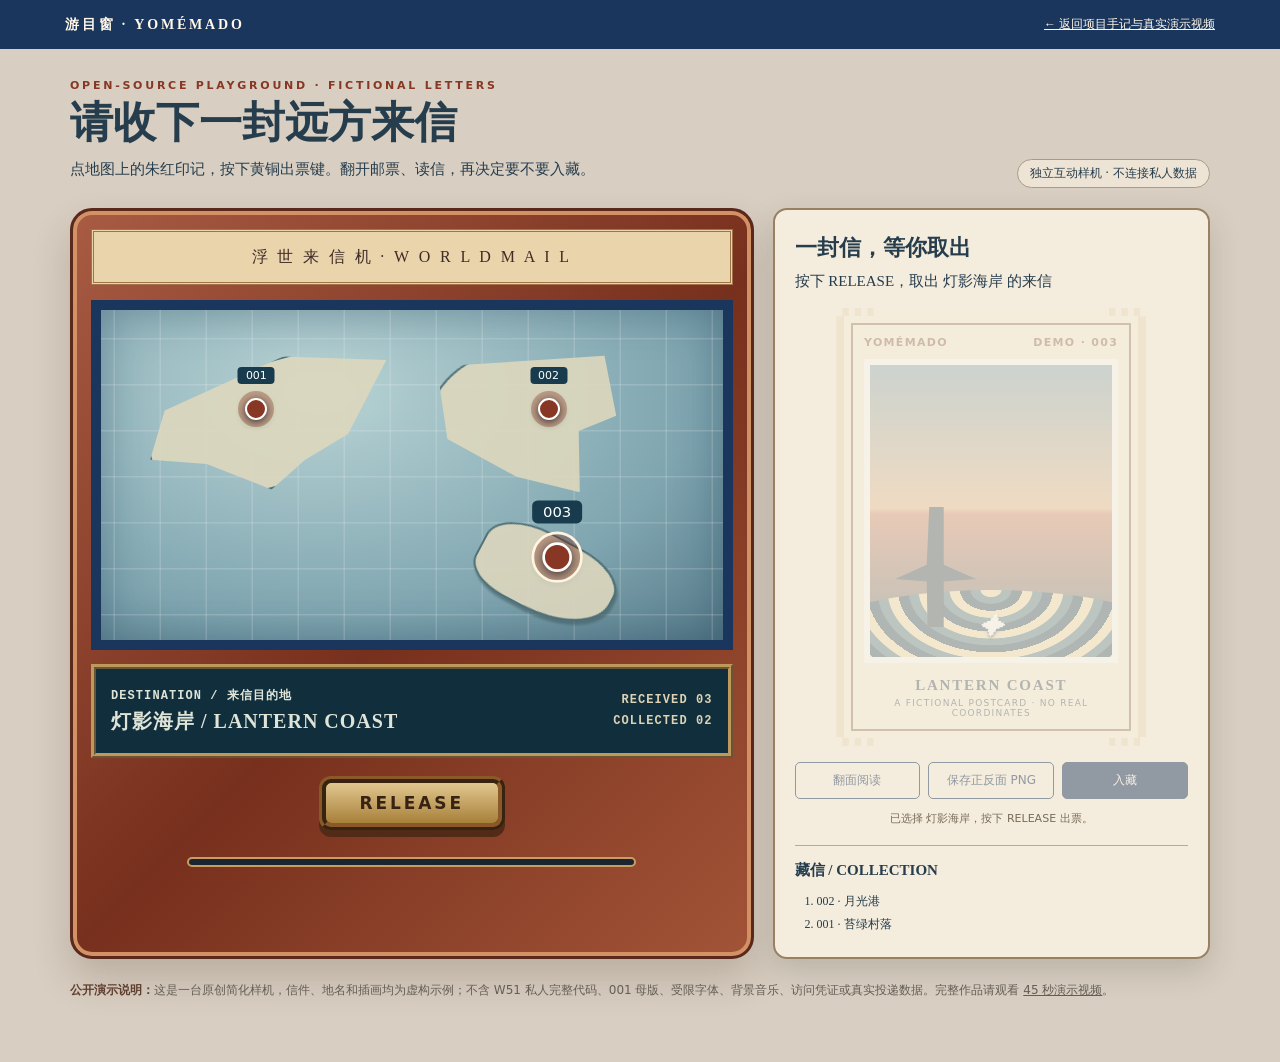
==== demo/index.html @ 5f74fb8f "feat: add playable fictional postcard-machine demo" ====
<!doctype html>
<html lang="zh-CN"><head><meta charset="utf-8"><meta name="viewport" content="width=device-width,initial-scale=1"><meta name="theme-color" content="#1b365d"><title>游目窗 · 互动体验样机</title>
<style>
:root{--navy:#1b365d;--red:#873723;--gold:#c3a06a;--paper:#f5eddf;--sea:#376d79;--ink:#263d4d}*{box-sizing:border-box}body{margin:0;background:#d8cec1;color:var(--ink);font:15px/1.65 Georgia,'Songti SC','Noto Serif CJK SC',serif}button,a{font:inherit}button{cursor:pointer}a{color:inherit}.top{background:var(--navy);color:#fff8e9;padding:13px max(22px,calc((100vw - 1150px)/2));display:flex;align-items:center;justify-content:space-between;gap:16px;flex-wrap:wrap}.top b{letter-spacing:.2em;font-size:14px}.top a{font-size:12px}.shell{max-width:1180px;margin:30px auto 60px;padding:0 20px}.intro{display:flex;justify-content:space-between;align-items:end;gap:18px;margin:0 0 20px;flex-wrap:wrap}.intro h1{font-size:clamp(26px,4vw,43px);line-height:1.3;margin:3px 0}.intro p{max-width:550px;margin:6px 0}.eyebrow{font:700 11px system-ui;letter-spacing:.25em;color:var(--red)}.tag{background:#eee4d5;border:1px solid #ae9985;border-radius:20px;padding:5px 12px;font:12px system-ui}.workspace{display:grid;grid-template-columns:minmax(0,1.25fr) minmax(320px,.8fr);gap:19px}.machine{background:linear-gradient(135deg,#a95b43,#77301d 52%,#a35437);padding:18px;border-radius:22px;box-shadow:0 20px 38px #46322233,inset 0 0 0 4px #d39266;border:3px solid #5a291b}.plate{padding:12px;background:#e9d4ac;border:3px double #9e7448;letter-spacing:.18em;text-align:center;color:#402c26;font-size:16px}.map{position:relative;margin-top:15px;height:350px;overflow:hidden;background:radial-gradient(ellipse at 35% 25%,#b8d3d4,#7fa5b0 65%,#577b89);border:10px solid var(--navy);box-shadow:inset 0 0 45px #1939555e}.map:before{content:'';position:absolute;inset:-20%;background:repeating-linear-gradient(0deg,transparent 0 44px,#ffffff28 45px 46px),repeating-linear-gradient(90deg,transparent 0 44px,#ffffff28 45px 46px);pointer-events:none}.continent{position:absolute;background:#ddd7bd;filter:drop-shadow(3px 3px 1px #425e65a9);border:2px solid #496b72;border-radius:40% 35% 55% 30%;transform:rotate(-15deg);opacity:.9}.c1{width:43%;height:38%;left:7%;top:15%;clip-path:polygon(10% 17%,58% 0,95% 24%,74% 73%,56% 84%,41% 100%,20% 67%,0 52%)}.c2{width:34%;height:50%;right:13%;top:10%;clip-path:polygon(12% 0,90% 20%,88% 57%,69% 60%,62% 96%,35% 77%,8% 44%)}.c3{width:23%;height:24%;right:17%;bottom:8%;transform:rotate(28deg)}.pin{border:2px solid white;border-radius:50%;width:22px;height:22px;position:absolute;z-index:2;background:var(--red);box-shadow:0 0 0 7px #82291455,0 2px 9px #18323f;transform:translate(-50%,-50%);transition:scale .2s}.pin:hover,.pin.active{scale:1.35;outline:2px solid #fff4df;outline-offset:6px}.pin span{position:absolute;left:50%;transform:translateX(-50%);bottom:34px;white-space:nowrap;background:#183b4d;color:white;padding:2px 8px;border-radius:4px;font:11px system-ui}.status{margin-top:14px;background:#102e3c;border:5px ridge #bd995c;color:#dfe4d8;padding:17px 15px;font:600 12px/1.8 ui-monospace,monospace;letter-spacing:.09em;display:flex;justify-content:space-between;gap:10px;align-items:center}.status strong{font:600 clamp(14px,2vw,20px) Georgia;letter-spacing:.05em}.counter{text-align:right;white-space:nowrap;color:#ddd2b3}.controls{display:flex;align-items:center;justify-content:center;padding:18px 6px 0;gap:20px}.release{background:linear-gradient(#e1c78f,#a8803a);border:7px ridge #8b5927;border-radius:12px;color:#372314;font:700 17px system-ui;letter-spacing:.17em;padding:10px 34px;box-shadow:0 7px #512b18}.release:active{transform:translateY(4px);box-shadow:0 3px #512b18}.slot{height:10px;width:70%;border-radius:9px;background:#1b2530;border:2px solid #c89d61;margin:27px auto 5px}.panel{background:#f4ecdd;border:2px solid #9a8063;border-radius:14px;padding:20px;box-shadow:0 12px 30px #2f31302b}.panel h2{margin:0;font-size:22px}.panel p{margin:3px 0 14px}.stampstage{perspective:1000px;max-width:310px;margin:0 auto;min-height:390px}.stamp{width:100%;aspect-ratio:736/1040;position:relative;transform-style:preserve-3d;transition:transform .8s cubic-bezier(.2,.7,.1,1)}.stamp.flipped{transform:rotateY(180deg)}.face{position:absolute;inset:0;backface-visibility:hidden;background:#f9efd9;clip-path:polygon(0% 2%,2% 2%,2% 0%,4% 0%,4% 2%,6% 2%,6% 0%,8% 0%,8% 2%,10% 2%,10% 0%,12% 0%,12% 2%,88% 2%,88% 0%,90% 0%,90% 2%,92% 2%,92% 0%,94% 0%,94% 2%,96% 2%,96% 0%,98% 0%,98% 2%,100% 2%,100% 98%,98% 98%,98% 100%,96% 100%,96% 98%,94% 98%,94% 100%,92% 100%,92% 98%,90% 98%,90% 100%,88% 100%,88% 98%,12% 98%,12% 100%,10% 100%,10% 98%,8% 98%,8% 100%,6% 100%,6% 98%,4% 98%,4% 100%,2% 100%,2% 98%,0 98%);box-shadow:inset 0 0 0 8px #e7d2ab;padding:15px;text-align:center}.reverse{transform:rotateY(180deg);background:#e9dec9;text-align:left}.inner{border:2px solid #8a6045;height:100%;padding:11px;display:flex;flex-direction:column}.posthead{display:flex;justify-content:space-between;color:#84523a;font:700 11px system-ui;letter-spacing:.12em}.art{margin:10px 0;flex:1;min-height:0;position:relative;overflow:hidden;border:6px solid white;background:linear-gradient(#7c9eac 2%,#e5b68a 49%,#cf8066 51%,#395e68);display:flex;align-items:end;justify-content:center}.art:before{content:'';position:absolute;width:180%;height:50%;bottom:-27%;border-radius:50%;background:repeating-radial-gradient(ellipse at top,#f2ddac 0 10px,#45717f 11px 20px,#21445c 21px 31px)}.art:after{content:'';position:absolute;width:85px;height:120px;bottom:30px;left:25px;background:#283f50;clip-path:polygon(40% 0,57% 0,57% 48%,95% 60%,57% 62%,57% 100%,38% 100%,37% 62%,0 60%,37% 48%)}.art.night{background:linear-gradient(#243a61,#7c709a 40%,#be8f88 72%,#52647a)}.art.moss{background:linear-gradient(#78968e,#c7c2a0 45%,#63805a 65%,#314e52)}.art i{position:relative;z-index:2;color:white;font-size:25px;text-shadow:0 2px 3px #21435f;padding:10px}.placetitle{font-weight:700;font-size:15px;letter-spacing:.12em}.placefoot{font:9px system-ui;letter-spacing:.14em}.backtext{font-size:14px;line-height:2.2;white-space:pre-line;flex:1;padding:25px 8px;color:#513b32}.signature{text-align:right;padding:0 8px 8px;font-size:13px}.actions{display:flex;gap:8px;flex-wrap:wrap;margin-top:16px}.actions button{flex:1;border:1px solid var(--navy);background:var(--navy);color:#fff5e8;border-radius:5px;padding:9px 11px;font:12px system-ui}.actions button.secondary{background:transparent;color:var(--navy)}.actions button:disabled{opacity:.45;cursor:not-allowed}.hint{text-align:center;font:11px system-ui;color:#796b58;margin-top:12px}.archive{margin-top:19px;border-top:1px solid #b7a995;padding-top:12px}.archive h3{font-size:15px;margin:0 0 7px}.archive ol{margin:0;padding-left:22px;font-size:12px}.archive li{padding:2px 0}.legal{margin-top:20px;color:#655e55;font:12px/1.9 system-ui}.legal strong{color:#603f30}.hidden{display:none}@media(max-width:820px){.workspace{grid-template-columns:1fr}.map{height:260px}.stampstage{max-width:255px;min-height:345px}.panel{padding:16px}.shell{margin-top:20px}}@media(prefers-reduced-motion:reduce){.stamp,.pin{transition:none}}
</style></head><body>
<header class="top"><b>游目窗 · YOMÉMADO</b><a href="../index.html">← 返回项目手记与真实演示视频</a></header>
<main class="shell"><div class="intro"><div><div class="eyebrow">OPEN-SOURCE PLAYGROUND · FICTIONAL LETTERS</div><h1>请收下一封远方来信</h1><p>点地图上的朱红印记，按下黄铜出票键。翻开邮票、读信，再决定要不要入藏。</p></div><div class="tag">独立互动样机 · 不连接私人数据</div></div>
<div class="workspace"><section class="machine" aria-label="邮票机"><div class="plate">浮 世 来 信 机 · W O R L D  M A I L</div><div class="map" id="map" aria-label="虚构来信地图"><div class="continent c1"></div><div class="continent c2"></div><div class="continent c3"></div></div><div class="status"><div><div>DESTINATION / 来信目的地</div><strong id="selectedPlace">—</strong></div><div class="counter"><div id="received">RECEIVED 03</div><div id="collected">COLLECTED 02</div></div></div><div class="controls"><button class="release" id="release">RELEASE</button></div><div class="slot"></div></section>
<section class="panel" aria-label="邮票与藏信"><h2 id="heading">一封信，等你取出</h2><p id="subhead">请选择地图上的一枚朱红印记。</p><div class="stampstage" id="stage"><div class="stamp" id="stamp"><div class="face"><div class="inner"><div class="posthead"><span>YOMÉMADO</span><span id="number">DEMO · 003</span></div><div class="art night" id="art"><i id="symbol">✦</i></div><div class="placetitle" id="frontPlace">LANTERN COAST</div><div class="placefoot">A FICTIONAL POSTCARD · NO REAL COORDINATES</div></div></div><div class="face reverse"><div class="inner"><div class="posthead"><span>POSTCARD · LETTER</span><span>PRIVATE THOUGHT</span></div><div class="backtext" id="letter"></div><div class="signature">—— 来自游目窗</div></div></div></div></div><div class="actions"><button id="flip" class="secondary" disabled>翻面阅读</button><button id="save" class="secondary" disabled>保存正反面 PNG</button><button id="keep" disabled>入藏</button></div><div class="hint" id="hint" aria-live="polite">演示信件为虚构内容，操作只发生在当前网页。</div><div class="archive"><h3>藏信 / COLLECTION</h3><ol id="archive"></ol></div></section></div><div class="legal"><strong>公开演示说明：</strong>这是一台原创简化样机，信件、地名和插画均为虚构示例；不含 W51 私人完整代码、001 母版、受限字体、背景音乐、访问凭证或真实投递数据。完整作品请观看 <a href="../index.html#film">45 秒演示视频</a>。</div></main>
<script>
(()=>{'use strict';const letters=[{id:'001',name:'MOSS VILLAGE',zh:'苔绿村落',x:25,y:30,theme:'moss',symbol:'❋',body:'在青苔铺满的屋檐下，\n雨停得很慢。\n\n有人把一片新叶放在窗边，\n像是给陌生人的问候。'},{id:'002',name:'MOONLIT HARBOR',zh:'月光港',x:72,y:30,theme:'night',symbol:'☾',body:'港口的钟声轻轻摇晃，\n夜风把海面吹成了银色。\n\n希望你也有一个\n不用匆忙回去的夜晚。'},{id:'003',name:'LANTERN COAST',zh:'灯影海岸',x:74,y:76,theme:'',symbol:'✦',body:'今天的海岸亮起好多灯。\n潮水退后，沙滩像旧信纸。\n\n我想把这一小段晚风\n折起来，寄到你手里。'}];let selected=2,issued=false,flipped=false,latestCollected=false;const $=id=>document.getElementById(id);const map=$('map');for(let i=0;i<letters.length;i++){const l=letters[i],pin=document.createElement('button');pin.className='pin';pin.style.left=l.x+'%';pin.style.top=l.y+'%';pin.type='button';pin.setAttribute('aria-label','选择'+l.zh);pin.innerHTML='<span>'+l.id+'</span>';pin.addEventListener('click',()=>choose(i));pin.dataset.id=l.id;map.append(pin)}function render(){const l=letters[selected];$('selectedPlace').textContent=l.zh+' / '+l.name;$('heading').textContent=issued?'邮票已出票 · '+l.id:'一封信，等你取出';$('subhead').textContent=issued?'翻面可以读到短笺，也可以保存图片。':'按下 RELEASE，取出 '+l.zh+' 的来信';$('number').textContent='DEMO · '+l.id;$('frontPlace').textContent=l.name;$('symbol').textContent=l.symbol;$('art').className='art '+l.theme;$('letter').textContent=l.body;$('stamp').classList.toggle('flipped',flipped);$('stage').style.opacity=issued?'1':'.32';$('flip').disabled=!issued;$('save').disabled=!issued;$('keep').disabled=!issued||selected!==2||latestCollected;$('keep').textContent=latestCollected?'已入藏':'入藏';$('received').textContent='RECEIVED 03';$('collected').textContent='COLLECTED 0'+(latestCollected?3:2);document.querySelectorAll('.pin').forEach(p=>p.classList.toggle('active',p.dataset.id===l.id));$('archive').replaceChildren(...[...letters.slice(0,latestCollected?3:2)].reverse().map(o=>{const li=document.createElement('li');li.textContent=o.id+' · '+o.zh;return li}))}function choose(i){selected=i;issued=false;flipped=false;render();$('hint').textContent='已选择 '+letters[i].zh+'，按下 RELEASE 出票。'}$('release').addEventListener('click',()=>{issued=true;flipped=false;render();$('hint').textContent='邮票已出票。点击「翻面阅读」查看短笺。'});$('flip').addEventListener('click',()=>{flipped=!flipped;render();$('flip').textContent=flipped?'翻回正面':'翻面阅读'});$('keep').addEventListener('click',()=>{if(!issued||selected!==2||latestCollected)return;latestCollected=true;render();$('hint').textContent='003 已按你的选择入藏。'});function draw(side,l){const canvas=document.createElement('canvas');canvas.width=736;canvas.height=1040;const c=canvas.getContext('2d');c.fillStyle='#f6eedc';c.fillRect(0,0,736,1040);c.strokeStyle='#8e664a';c.lineWidth=6;c.strokeRect(40,40,656,960);c.fillStyle='#334f5a';c.font='bold 26px Georgia';c.fillText('YOMÉMADO  /  DEMO '+l.id,80,108);if(side==='front'){const grad=c.createLinearGradient(0,160,0,835);grad.addColorStop(0,l.theme==='moss'?'#7b9b8b':'#637f99');grad.addColorStop(.55,'#dfb991');grad.addColorStop(1,'#365f70');c.fillStyle=grad;c.fillRect(75,155,586,685);c.fillStyle='#f1e5ba';c.font='bold 115px Georgia';c.fillText(l.symbol,310,575);c.fillStyle='#304858';c.font='bold 34px Georgia';c.fillText(l.name,75,920)}else{c.fillStyle='#563f33';c.font='32px Georgia';let y=215;for(const line of l.body.split('\n')){if(line){c.fillText(line,78,y)}y+=66}c.font='27px Georgia';c.fillText('FROM YOMÉMADO',355,890)}return canvas}function downloadCanvas(canvas,name){return new Promise(resolve=>canvas.toBlob(blob=>{if(blob){const a=document.createElement('a');a.href=URL.createObjectURL(blob);a.download=name;a.click();setTimeout(()=>URL.revokeObjectURL(a.href),1000)}resolve()},'image/png'))}$('save').addEventListener('click',async()=>{if(!issued)return;const l=letters[selected];await downloadCanvas(draw('front',l),l.id+'-demo-front.png');await downloadCanvas(draw('back',l),l.id+'-demo-back.png');$('hint').textContent='已触发正反面 PNG 下载。公开样机图片为独立重绘，不是私人母版。'});choose(2)})();
</script></body></html>
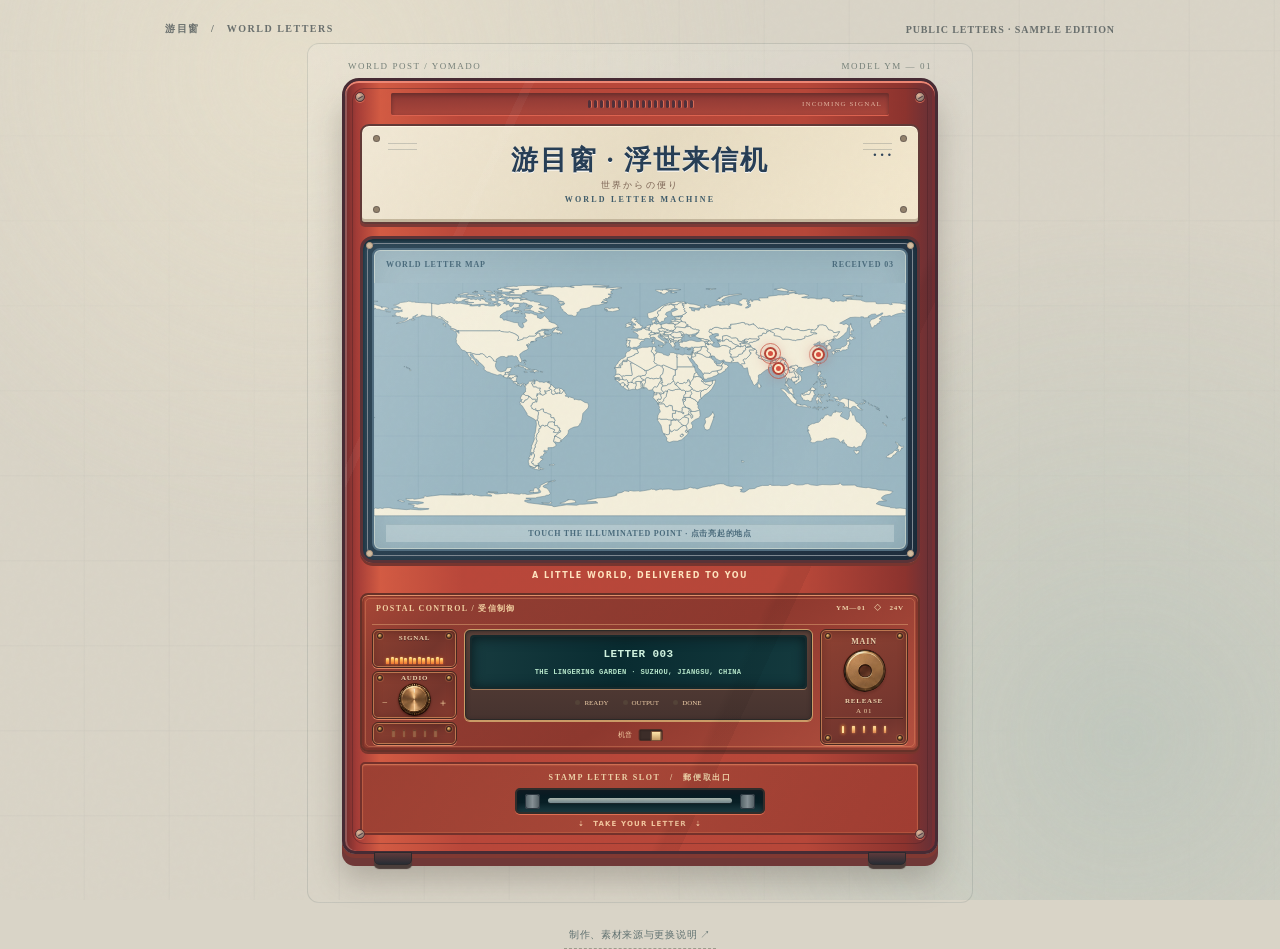
==== commit 9fca8d75: "Publish original machine skin, historical examples and reusable stamp-making skill" ====
--- a/demo/index.html
+++ b/demo/index.html
@@ -1,12 +1 @@
-<!doctype html>
-<html lang="zh-CN"><head><meta charset="utf-8"><meta name="viewport" content="width=device-width,initial-scale=1"><meta name="theme-color" content="#1b365d"><title>游目窗 · 互动体验样机</title>
-<style>
-:root{--navy:#1b365d;--red:#873723;--gold:#c3a06a;--paper:#f5eddf;--sea:#376d79;--ink:#263d4d}*{box-sizing:border-box}body{margin:0;background:#d8cec1;color:var(--ink);font:15px/1.65 Georgia,'Songti SC','Noto Serif CJK SC',serif}button,a{font:inherit}button{cursor:pointer}a{color:inherit}.top{background:var(--navy);color:#fff8e9;padding:13px max(22px,calc((100vw - 1150px)/2));display:flex;align-items:center;justify-content:space-between;gap:16px;flex-wrap:wrap}.top b{letter-spacing:.2em;font-size:14px}.top a{font-size:12px}.shell{max-width:1180px;margin:30px auto 60px;padding:0 20px}.intro{display:flex;justify-content:space-between;align-items:end;gap:18px;margin:0 0 20px;flex-wrap:wrap}.intro h1{font-size:clamp(26px,4vw,43px);line-height:1.3;margin:3px 0}.intro p{max-width:550px;margin:6px 0}.eyebrow{font:700 11px system-ui;letter-spacing:.25em;color:var(--red)}.tag{background:#eee4d5;border:1px solid #ae9985;border-radius:20px;padding:5px 12px;font:12px system-ui}.workspace{display:grid;grid-template-columns:minmax(0,1.25fr) minmax(320px,.8fr);gap:19px}.machine{background:linear-gradient(135deg,#a95b43,#77301d 52%,#a35437);padding:18px;border-radius:22px;box-shadow:0 20px 38px #46322233,inset 0 0 0 4px #d39266;border:3px solid #5a291b}.plate{padding:12px;background:#e9d4ac;border:3px double #9e7448;letter-spacing:.18em;text-align:center;color:#402c26;font-size:16px}.map{position:relative;margin-top:15px;height:350px;overflow:hidden;background:radial-gradient(ellipse at 35% 25%,#b8d3d4,#7fa5b0 65%,#577b89);border:10px solid var(--navy);box-shadow:inset 0 0 45px #1939555e}.map:before{content:'';position:absolute;inset:-20%;background:repeating-linear-gradient(0deg,transparent 0 44px,#ffffff28 45px 46px),repeating-linear-gradient(90deg,transparent 0 44px,#ffffff28 45px 46px);pointer-events:none}.continent{position:absolute;background:#ddd7bd;filter:drop-shadow(3px 3px 1px #425e65a9);border:2px solid #496b72;border-radius:40% 35% 55% 30%;transform:rotate(-15deg);opacity:.9}.c1{width:43%;height:38%;left:7%;top:15%;clip-path:polygon(10% 17%,58% 0,95% 24%,74% 73%,56% 84%,41% 100%,20% 67%,0 52%)}.c2{width:34%;height:50%;right:13%;top:10%;clip-path:polygon(12% 0,90% 20%,88% 57%,69% 60%,62% 96%,35% 77%,8% 44%)}.c3{width:23%;height:24%;right:17%;bottom:8%;transform:rotate(28deg)}.pin{border:2px solid white;border-radius:50%;width:22px;height:22px;position:absolute;z-index:2;background:var(--red);box-shadow:0 0 0 7px #82291455,0 2px 9px #18323f;transform:translate(-50%,-50%);transition:scale .2s}.pin:hover,.pin.active{scale:1.35;outline:2px solid #fff4df;outline-offset:6px}.pin span{position:absolute;left:50%;transform:translateX(-50%);bottom:34px;white-space:nowrap;background:#183b4d;color:white;padding:2px 8px;border-radius:4px;font:11px system-ui}.status{margin-top:14px;background:#102e3c;border:5px ridge #bd995c;color:#dfe4d8;padding:17px 15px;font:600 12px/1.8 ui-monospace,monospace;letter-spacing:.09em;display:flex;justify-content:space-between;gap:10px;align-items:center}.status strong{font:600 clamp(14px,2vw,20px) Georgia;letter-spacing:.05em}.counter{text-align:right;white-space:nowrap;color:#ddd2b3}.controls{display:flex;align-items:center;justify-content:center;padding:18px 6px 0;gap:20px}.release{background:linear-gradient(#e1c78f,#a8803a);border:7px ridge #8b5927;border-radius:12px;color:#372314;font:700 17px system-ui;letter-spacing:.17em;padding:10px 34px;box-shadow:0 7px #512b18}.release:active{transform:translateY(4px);box-shadow:0 3px #512b18}.slot{height:10px;width:70%;border-radius:9px;background:#1b2530;border:2px solid #c89d61;margin:27px auto 5px}.panel{background:#f4ecdd;border:2px solid #9a8063;border-radius:14px;padding:20px;box-shadow:0 12px 30px #2f31302b}.panel h2{margin:0;font-size:22px}.panel p{margin:3px 0 14px}.stampstage{perspective:1000px;max-width:310px;margin:0 auto;min-height:390px}.stamp{width:100%;aspect-ratio:736/1040;position:relative;transform-style:preserve-3d;transition:transform .8s cubic-bezier(.2,.7,.1,1)}.stamp.flipped{transform:rotateY(180deg)}.face{position:absolute;inset:0;backface-visibility:hidden;background:#f9efd9;clip-path:polygon(0% 2%,2% 2%,2% 0%,4% 0%,4% 2%,6% 2%,6% 0%,8% 0%,8% 2%,10% 2%,10% 0%,12% 0%,12% 2%,88% 2%,88% 0%,90% 0%,90% 2%,92% 2%,92% 0%,94% 0%,94% 2%,96% 2%,96% 0%,98% 0%,98% 2%,100% 2%,100% 98%,98% 98%,98% 100%,96% 100%,96% 98%,94% 98%,94% 100%,92% 100%,92% 98%,90% 98%,90% 100%,88% 100%,88% 98%,12% 98%,12% 100%,10% 100%,10% 98%,8% 98%,8% 100%,6% 100%,6% 98%,4% 98%,4% 100%,2% 100%,2% 98%,0 98%);box-shadow:inset 0 0 0 8px #e7d2ab;padding:15px;text-align:center}.reverse{transform:rotateY(180deg);background:#e9dec9;text-align:left}.inner{border:2px solid #8a6045;height:100%;padding:11px;display:flex;flex-direction:column}.posthead{display:flex;justify-content:space-between;color:#84523a;font:700 11px system-ui;letter-spacing:.12em}.art{margin:10px 0;flex:1;min-height:0;position:relative;overflow:hidden;border:6px solid white;background:linear-gradient(#7c9eac 2%,#e5b68a 49%,#cf8066 51%,#395e68);display:flex;align-items:end;justify-content:center}.art:before{content:'';position:absolute;width:180%;height:50%;bottom:-27%;border-radius:50%;background:repeating-radial-gradient(ellipse at top,#f2ddac 0 10px,#45717f 11px 20px,#21445c 21px 31px)}.art:after{content:'';position:absolute;width:85px;height:120px;bottom:30px;left:25px;background:#283f50;clip-path:polygon(40% 0,57% 0,57% 48%,95% 60%,57% 62%,57% 100%,38% 100%,37% 62%,0 60%,37% 48%)}.art.night{background:linear-gradient(#243a61,#7c709a 40%,#be8f88 72%,#52647a)}.art.moss{background:linear-gradient(#78968e,#c7c2a0 45%,#63805a 65%,#314e52)}.art i{position:relative;z-index:2;color:white;font-size:25px;text-shadow:0 2px 3px #21435f;padding:10px}.placetitle{font-weight:700;font-size:15px;letter-spacing:.12em}.placefoot{font:9px system-ui;letter-spacing:.14em}.backtext{font-size:14px;line-height:2.2;white-space:pre-line;flex:1;padding:25px 8px;color:#513b32}.signature{text-align:right;padding:0 8px 8px;font-size:13px}.actions{display:flex;gap:8px;flex-wrap:wrap;margin-top:16px}.actions button{flex:1;border:1px solid var(--navy);background:var(--navy);color:#fff5e8;border-radius:5px;padding:9px 11px;font:12px system-ui}.actions button.secondary{background:transparent;color:var(--navy)}.actions button:disabled{opacity:.45;cursor:not-allowed}.hint{text-align:center;font:11px system-ui;color:#796b58;margin-top:12px}.archive{margin-top:19px;border-top:1px solid #b7a995;padding-top:12px}.archive h3{font-size:15px;margin:0 0 7px}.archive ol{margin:0;padding-left:22px;font-size:12px}.archive li{padding:2px 0}.legal{margin-top:20px;color:#655e55;font:12px/1.9 system-ui}.legal strong{color:#603f30}.hidden{display:none}@media(max-width:820px){.workspace{grid-template-columns:1fr}.map{height:260px}.stampstage{max-width:255px;min-height:345px}.panel{padding:16px}.shell{margin-top:20px}}@media(prefers-reduced-motion:reduce){.stamp,.pin{transition:none}}
-</style></head><body>
-<header class="top"><b>游目窗 · YOMÉMADO</b><a href="../index.html">← 返回项目手记与真实演示视频</a></header>
-<main class="shell"><div class="intro"><div><div class="eyebrow">OPEN-SOURCE PLAYGROUND · FICTIONAL LETTERS</div><h1>请收下一封远方来信</h1><p>点地图上的朱红印记，按下黄铜出票键。翻开邮票、读信，再决定要不要入藏。</p></div><div class="tag">独立互动样机 · 不连接私人数据</div></div>
-<div class="workspace"><section class="machine" aria-label="邮票机"><div class="plate">浮 世 来 信 机 · W O R L D  M A I L</div><div class="map" id="map" aria-label="虚构来信地图"><div class="continent c1"></div><div class="continent c2"></div><div class="continent c3"></div></div><div class="status"><div><div>DESTINATION / 来信目的地</div><strong id="selectedPlace">—</strong></div><div class="counter"><div id="received">RECEIVED 03</div><div id="collected">COLLECTED 02</div></div></div><div class="controls"><button class="release" id="release">RELEASE</button></div><div class="slot"></div></section>
-<section class="panel" aria-label="邮票与藏信"><h2 id="heading">一封信，等你取出</h2><p id="subhead">请选择地图上的一枚朱红印记。</p><div class="stampstage" id="stage"><div class="stamp" id="stamp"><div class="face"><div class="inner"><div class="posthead"><span>YOMÉMADO</span><span id="number">DEMO · 003</span></div><div class="art night" id="art"><i id="symbol">✦</i></div><div class="placetitle" id="frontPlace">LANTERN COAST</div><div class="placefoot">A FICTIONAL POSTCARD · NO REAL COORDINATES</div></div></div><div class="face reverse"><div class="inner"><div class="posthead"><span>POSTCARD · LETTER</span><span>PRIVATE THOUGHT</span></div><div class="backtext" id="letter"></div><div class="signature">—— 来自游目窗</div></div></div></div></div><div class="actions"><button id="flip" class="secondary" disabled>翻面阅读</button><button id="save" class="secondary" disabled>保存正反面 PNG</button><button id="keep" disabled>入藏</button></div><div class="hint" id="hint" aria-live="polite">演示信件为虚构内容，操作只发生在当前网页。</div><div class="archive"><h3>藏信 / COLLECTION</h3><ol id="archive"></ol></div></section></div><div class="legal"><strong>公开演示说明：</strong>这是一台原创简化样机，信件、地名和插画均为虚构示例；不含 W51 私人完整代码、001 母版、受限字体、背景音乐、访问凭证或真实投递数据。完整作品请观看 <a href="../index.html#film">45 秒演示视频</a>。</div></main>
-<script>
-(()=>{'use strict';const letters=[{id:'001',name:'MOSS VILLAGE',zh:'苔绿村落',x:25,y:30,theme:'moss',symbol:'❋',body:'在青苔铺满的屋檐下，\n雨停得很慢。\n\n有人把一片新叶放在窗边，\n像是给陌生人的问候。'},{id:'002',name:'MOONLIT HARBOR',zh:'月光港',x:72,y:30,theme:'night',symbol:'☾',body:'港口的钟声轻轻摇晃，\n夜风把海面吹成了银色。\n\n希望你也有一个\n不用匆忙回去的夜晚。'},{id:'003',name:'LANTERN COAST',zh:'灯影海岸',x:74,y:76,theme:'',symbol:'✦',body:'今天的海岸亮起好多灯。\n潮水退后，沙滩像旧信纸。\n\n我想把这一小段晚风\n折起来，寄到你手里。'}];let selected=2,issued=false,flipped=false,latestCollected=false;const $=id=>document.getElementById(id);const map=$('map');for(let i=0;i<letters.length;i++){const l=letters[i],pin=document.createElement('button');pin.className='pin';pin.style.left=l.x+'%';pin.style.top=l.y+'%';pin.type='button';pin.setAttribute('aria-label','选择'+l.zh);pin.innerHTML='<span>'+l.id+'</span>';pin.addEventListener('click',()=>choose(i));pin.dataset.id=l.id;map.append(pin)}function render(){const l=letters[selected];$('selectedPlace').textContent=l.zh+' / '+l.name;$('heading').textContent=issued?'邮票已出票 · '+l.id:'一封信，等你取出';$('subhead').textContent=issued?'翻面可以读到短笺，也可以保存图片。':'按下 RELEASE，取出 '+l.zh+' 的来信';$('number').textContent='DEMO · '+l.id;$('frontPlace').textContent=l.name;$('symbol').textContent=l.symbol;$('art').className='art '+l.theme;$('letter').textContent=l.body;$('stamp').classList.toggle('flipped',flipped);$('stage').style.opacity=issued?'1':'.32';$('flip').disabled=!issued;$('save').disabled=!issued;$('keep').disabled=!issued||selected!==2||latestCollected;$('keep').textContent=latestCollected?'已入藏':'入藏';$('received').textContent='RECEIVED 03';$('collected').textContent='COLLECTED 0'+(latestCollected?3:2);document.querySelectorAll('.pin').forEach(p=>p.classList.toggle('active',p.dataset.id===l.id));$('archive').replaceChildren(...[...letters.slice(0,latestCollected?3:2)].reverse().map(o=>{const li=document.createElement('li');li.textContent=o.id+' · '+o.zh;return li}))}function choose(i){selected=i;issued=false;flipped=false;render();$('hint').textContent='已选择 '+letters[i].zh+'，按下 RELEASE 出票。'}$('release').addEventListener('click',()=>{issued=true;flipped=false;render();$('hint').textContent='邮票已出票。点击「翻面阅读」查看短笺。'});$('flip').addEventListener('click',()=>{flipped=!flipped;render();$('flip').textContent=flipped?'翻回正面':'翻面阅读'});$('keep').addEventListener('click',()=>{if(!issued||selected!==2||latestCollected)return;latestCollected=true;render();$('hint').textContent='003 已按你的选择入藏。'});function draw(side,l){const canvas=document.createElement('canvas');canvas.width=736;canvas.height=1040;const c=canvas.getContext('2d');c.fillStyle='#f6eedc';c.fillRect(0,0,736,1040);c.strokeStyle='#8e664a';c.lineWidth=6;c.strokeRect(40,40,656,960);c.fillStyle='#334f5a';c.font='bold 26px Georgia';c.fillText('YOMÉMADO  /  DEMO '+l.id,80,108);if(side==='front'){const grad=c.createLinearGradient(0,160,0,835);grad.addColorStop(0,l.theme==='moss'?'#7b9b8b':'#637f99');grad.addColorStop(.55,'#dfb991');grad.addColorStop(1,'#365f70');c.fillStyle=grad;c.fillRect(75,155,586,685);c.fillStyle='#f1e5ba';c.font='bold 115px Georgia';c.fillText(l.symbol,310,575);c.fillStyle='#304858';c.font='bold 34px Georgia';c.fillText(l.name,75,920)}else{c.fillStyle='#563f33';c.font='32px Georgia';let y=215;for(const line of l.body.split('\n')){if(line){c.fillText(line,78,y)}y+=66}c.font='27px Georgia';c.fillText('FROM YOMÉMADO',355,890)}return canvas}function downloadCanvas(canvas,name){return new Promise(resolve=>canvas.toBlob(blob=>{if(blob){const a=document.createElement('a');a.href=URL.createObjectURL(blob);a.download=name;a.click();setTimeout(()=>URL.revokeObjectURL(a.href),1000)}resolve()},'image/png'))}$('save').addEventListener('click',async()=>{if(!issued)return;const l=letters[selected];await downloadCanvas(draw('front',l),l.id+'-demo-front.png');await downloadCanvas(draw('back',l),l.id+'-demo-back.png');$('hint').textContent='已触发正反面 PNG 下载。公开样机图片为独立重绘，不是私人母版。'});choose(2)})();
-</script></body></html>+<!doctype html><html lang="zh-CN"><meta charset="utf-8"><meta name="viewport" content="width=device-width,initial-scale=1"><meta http-equiv="refresh" content="0;url=../template/"><title>游目窗公开机器</title><p><a href="../template/">打开公开来信机</a></p></html>
